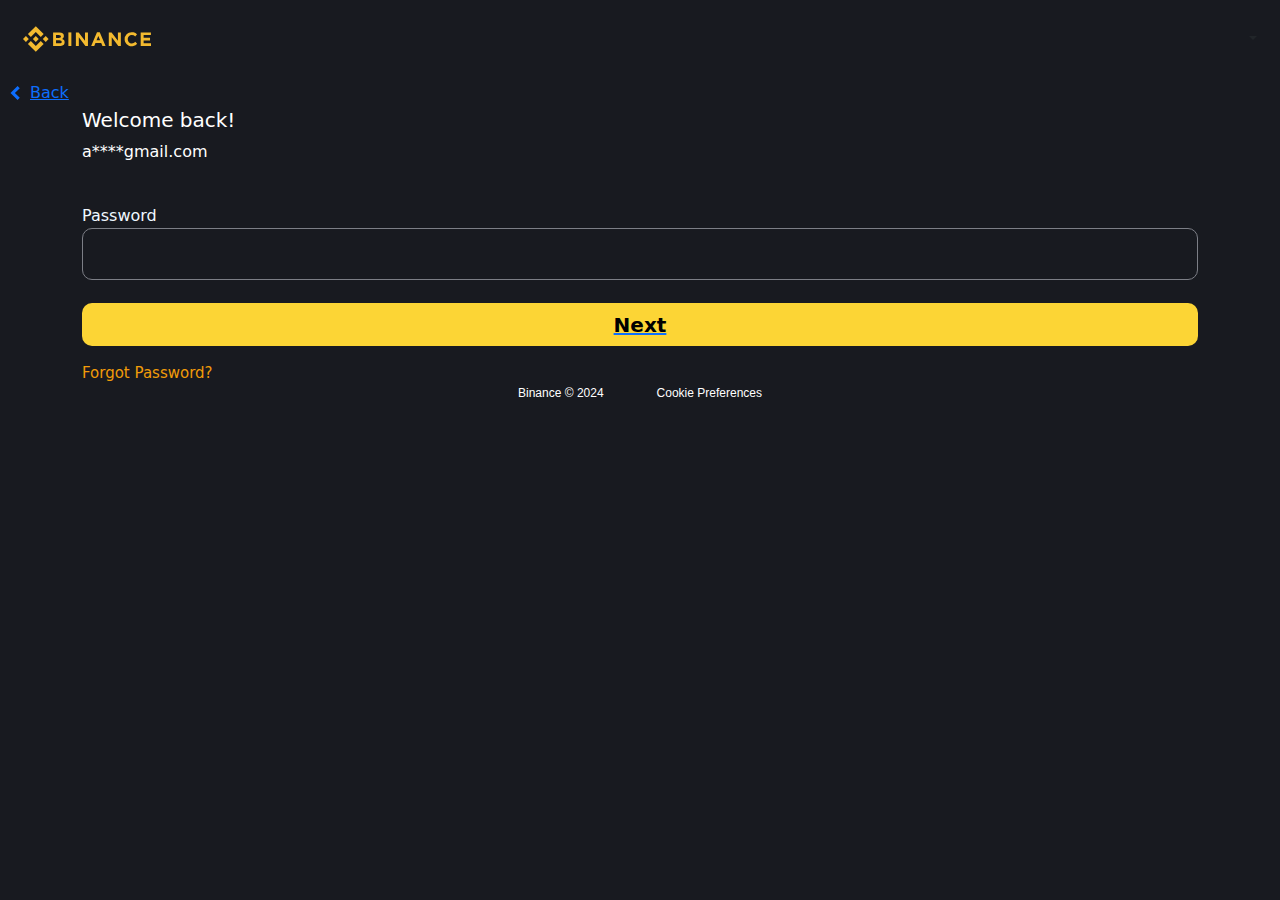
==== password.html @ d6af5c8a "Binance commit" ====
<!DOCTYPE html>
<html lang="en">
<head>
    <meta charset="UTF-8">
    <meta name="viewport" content="width=device-width, initial-scale=1.0">
    <title>Binance || Login Page</title>
    <link href="https://cdn.jsdelivr.net/npm/bootstrap@5.3.3/dist/css/bootstrap.min.css" rel="stylesheet" integrity="sha384-QWTKZyjpPEjISv5WaRU9OFeRpok6YctnYmDr5pNlyT2bRjXh0JMhjY6hW+ALEwIH" crossorigin="anonymous">
    <link rel="stylesheet" href="https://cdnjs.cloudflare.com/ajax/libs/font-awesome/6.5.1/css/all.min.css" integrity="sha512-DTOQO9RWCH3ppGqcWaEA1BIZOC6xxalwEsw9c2QQeAIftl+Vegovlnee1c9QX4TctnWMn13TZye+giMm8e2LwA==" crossorigin="anonymous" referrerpolicy="no-referrer" />
    <link rel="stylesheet" href="Binance.css">
    <link rel="shortcut icon" href="https://bin.bnbstatic.com/static/images/common/favicon.ico">
</head>
<body>
    <main>
        <div class="d-flex justify-content-between p-6 container-fluid" style="padding: 1.45rem;"><svg class="logo" viewBox="0 0 633.04 126.61" xmlns="http://www.w3.org/2000/svg"><g fill="#f3ba2f"><path d="m38.72 53.2 24.59-24.58 24.6 24.6 14.3-14.31-38.9-38.91-38.9 38.9z"/><path d="m3.64 53.19h20.23v20.23h-20.23z" transform="matrix(.70710678 -.70710678 .70710678 .70710678 -40.19 28.27)"/><path d="m38.72 73.41 24.59 24.59 24.6-24.6 14.31 14.29-.01.01-38.9 38.91-38.9-38.89-.02-.02z"/><path d="m101.64 53.19h20.23v20.23h-20.23z" transform="matrix(.70710678 -.70710678 .70710678 .70710678 -11.49 97.57)"/><path d="m77.82 63.3-14.51-14.52-10.73 10.73-1.24 1.23-2.54 2.54-.02.02.02.03 14.51 14.5 14.51-14.52.01-.01z"/><g transform="translate(.55)"><path d="m148.37 30.68h31.12q11.58 0 17.52 6a15.5 15.5 0 0 1 4.59 11.32v.19a16.67 16.67 0 0 1 -.71 5.08 15.6 15.6 0 0 1 -1.91 4 14.77 14.77 0 0 1 -2.76 3.12 17.92 17.92 0 0 1 -3.39 2.3 22.66 22.66 0 0 1 9.17 6q3.34 3.8 3.34 10.5v.19a17.44 17.44 0 0 1 -1.77 8.06 15.72 15.72 0 0 1 -5.07 5.76 24.05 24.05 0 0 1 -7.95 3.45 42.7 42.7 0 0 1 -10.29 1.15h-31.89zm28 27.14a15.39 15.39 0 0 0 7.77-1.68 5.8 5.8 0 0 0 2.86-5.42v-.19a5.93 5.93 0 0 0 -2.49-5.13q-2.49-1.77-7.19-1.77h-14.56v14.19zm3.93 27.05a14.2 14.2 0 0 0 7.7-1.77 6.08 6.08 0 0 0 2.78-5.52v-.19a6.31 6.31 0 0 0 -2.59-5.32q-2.58-2-8.34-2h-17.09v14.8z"/><path d="m223.88 30.68h14.77v67.14h-14.77z"/><path d="m261 30.68h13.62l31.48 41.32v-41.32h14.58v67.14h-12.57l-32.51-42.68v42.68h-14.6z"/><path d="m365.4 30.2h13.6l28.77 67.62h-15.42l-6.14-15.06h-28.39l-6.14 15.06h-15.06zm15.54 39.52-8.94-21.78-8.9 21.78z"/><path d="m423.74 30.68h13.62l31.46 41.32v-41.32h14.58v67.14h-12.57l-32.51-42.68v42.68h-14.58z"/><path d="m536.56 99a34.93 34.93 0 0 1 -13.72-2.68 33.17 33.17 0 0 1 -18.13-18.32 35.54 35.54 0 0 1 -2.59-13.53v-.19a34.84 34.84 0 0 1 9.79-24.51 33.23 33.23 0 0 1 11-7.48 35.9 35.9 0 0 1 14.19-2.73 44.49 44.49 0 0 1 8.58.77 35.66 35.66 0 0 1 7.06 2.11 30.5 30.5 0 0 1 5.85 3.26 39.52 39.52 0 0 1 5 4.22l-9.39 10.84a35.71 35.71 0 0 0 -8-5.57 20.47 20.47 0 0 0 -9.16-2 18.58 18.58 0 0 0 -14 6.14 21.09 21.09 0 0 0 -4.04 6.67 22.87 22.87 0 0 0 -1.43 8.11v.19a23.21 23.21 0 0 0 1.43 8.1 21.32 21.32 0 0 0 4 6.71 18.46 18.46 0 0 0 14 6.24 20.52 20.52 0 0 0 9.73-2.11 37.62 37.62 0 0 0 7.91-5.76l9.4 9.5a47.93 47.93 0 0 1 -5.37 5 32 32 0 0 1 -6.09 3.79 31.56 31.56 0 0 1 -7.24 2.39 43.11 43.11 0 0 1 -8.78.84z"/><path d="m581.47 30.68h50.53v13.14h-36v13.62h31.7v13.14h-31.65v14.1h36.45v13.14h-51z"/></g></g></svg>
            <div class="d-flex justify-content-evenly align-items-center">
            <div class="dropdown">
                <i class="fa-solid fa-globe globe dropdown-toggle" data-bs-toggle="dropdown" aria-expanded="false">
                  
                </i>
              
                <ul class="dropdown-menu bg-dark">
                    <li class="dropdown-item" style="list-style-type: none;"><span style="color: #fbbc05;">English(Nigeria)</span></li>
                    <li class="dropdown-item text-white" >العربية</li>
                    <li class="dropdown-item text-white">(النجدية)العربية </li>
                    <li class="dropdown-item text-white">čeština</li>
                    <li class="dropdown-item text-white">English(Australia)</li>
                    <li class="dropdown-item text-white">français</li>
                    <li class="dropdown-item text-white">English(India)</li>
                    <li class="dropdown-item text-white">English(kazahstan)</li>
                    <li class="dropdown-item text-white">English(South African)</li>
                    <li class="dropdown-item text-white">English(New Zealand)</li>
                    <li class="dropdown-item text-white">English(Bahrain)</li>
                    <li class="dropdown-item text-white">English(Japan)</li>
                    <li class="dropdown-item text-white">English(UAE)</li>
                    <li class="dropdown-item text-white">English</li>
                    <li class="dropdown-item text-white">Dansk</li>
                    <li class="dropdown-item text-white">Deaustch(Schwiez)</li>
                    <li class="dropdown-item text-white">Italiano</li>
                    <li class="dropdown-item text-white">Bahasa Indonesia</li>
                    <li class="dropdown-item text-white">Polski</li>
                    <li class="dropdown-item text-white">Svenska</li>
                    <li class="dropdown-item text-white">Русский язык (russkiy yazyk)</li>
                    <li class="dropdown-item text-white">русиньский язык (rusîn'skyj jazyk)</li>
                    <li class="dropdown-item text-white">español [espaˈɲol]</li>
                    <li class="dropdown-item text-white">español(portugal)</li>
                </ul>
              </div>
              <i class="fa-solid fa-sun sun"></i>
            </div>
        </div>

        <a href="binance.html" class="css-1w9d35c"><svg height="30" width="30" xmlns="http://www.w3.org/2000/svg" viewBox="0 0 24 24" fill="none" class="css-1xv229u"><path fill-rule="evenodd" clip-rule="evenodd" d="M11.934 12l3.89 3.89-1.769 1.767L8.398 12l1.768-1.768 3.89-3.889 1.767 1.768-3.889 3.89z" fill="currentColor"></path></svg>Back</a>

        <div class="container d-block d-sm-none" style="padding-left: 3.3rem;">
            <h1 class="text-white" style="font-size: 20px;">Welcome back!</h1>
            <p class="text-white mb-2">a****gmail.com</p>
            <label for="" style="color: aliceblue; margin-top: 2rem; margin-bottom: -0.65rem;">
                Password
            </label>
            <input type="text" style="margin-bottom: 1.45rem;">
            <a href="resetpasssword.html"><button id="next">Next</button></a>
            <a href="" id="link" style="font-size: 15px; margin-top: 1rem;">Forgot Password?</a>
        </div>


        <div class="container d-none d-sm-block d-lg-none" style="padding-left: 3.3rem;">
            <h1 class="text-white" style="font-size: 20px;">Welcome back!</h1>
            <p class="text-white mb-2">a****gmail.com</p>
            <label for="" style="color: aliceblue; margin-top: 2rem; margin-bottom: -0.65rem;">
                Password
            </label>
            <input type="text" style="margin-bottom: 1.45rem;">
            <a href="resetpasssword.html"><button id="next">Next</button></a>
            <a href="" id="link" style="font-size: 15px; margin-top: 1rem;">Forgot Password?</a>
        </div>
        
        <div class="container d-flex d-lg-none justify-content-between" style="padding: 1px 9rem; margin-bottom: 4rem;">
            <p class="text-white" style="font-family: sans-serif; font-size: 12px; font-weight: 200;">Binance © 2024</p>
<p  class="text-white" style="font-family: sans-serif; font-size: 12px; font-weight: 200;">Cookie Preferences</p>
        </div>


        <div class="container d-none d-lg-block align-items-center">
            <h1 class="text-white" style="font-size: 20px;">Welcome back!</h1>
            <p class="text-white mb-2">a****gmail.com</p>
            <label for="" style="color: aliceblue; margin-top: 2rem; margin-bottom: -0.65rem;">
                Password
            </label>
            <input type="text" style="margin-bottom: 1.45rem;">
           <a href="resetpasssword.html"><button id="next">Next</button></a>
              
            <a href="" id="link" style="font-size: 15px; margin-top: 1rem;">Forgot Password?</a>
        </div>
        <div class="container d-none d-sm-flex justify-content-between align-items-center" style="padding-right: 28rem; padding-left: 28rem;">
            <p class="text-white" style="font-family: sans-serif; font-size: 12px; font-weight: 200;">Binance © 2024</p>
<p class="text-white"  style="font-family: sans-serif; font-size: 12px; font-weight: 200;">Cookie Preferences</p>
        </div>
        
    </main>
</body>
<script src="https://cdn.jsdelivr.net/npm/bootstrap@5.3.3/dist/js/bootstrap.bundle.min.js" integrity="sha384-YvpcrYf0tY3lHB60NNkmXc5s9fDVZLESaAA55NDzOxhy9GkcIdslK1eN7N6jIeHz" crossorigin="anonymous"></script>
</html>
---- Binance.css ----
* {
    margin: 0;
    padding: 0;
    box-sizing: border-box;
}

/* © 2024 */

body {
    background-color: #181A20;
    height: 100vh;
}

.logo {
    height: 2rem;
    width: 8rem;
}

.main {
    height: 90vh;
    width: 90%;
    max-width: 400px;
    background-color: black;
    border: 1px solid grey;
    border-radius: 10px;
    margin: 30px auto;
}

.qrcode {
    width: 30px;
    height: 30px;
    background-color: black;
}

.display {
    display: flex;
    justify-content: space-between;
    margin: 0 10px 0 10px;
}

input {
    border: 1px solid #7c7e86;
    background: transparent;
    width: 100%;
    padding: 0.8rem 0.9rem;
    transition: all 0.3s ease-in-out;
    border-radius: 10px;
    color: white;
    display: block;
    margin-bottom: 15px;
}

input:hover {
    border: 1px solid #f19c09;
}

#next {
    display: flex;
    align-items: center;
    justify-content: center;
    background: #FCD535;
    padding: 0.4rem;
    border: none;
    border-radius: 10px;
    width: 100%;
    font-weight: 700;
    font-size: 20px;
    margin-top: 15px;
}

#next:hover {
    background: #ca902b;
    cursor: pointer;
}
#next a{
    text-align: center;
      color: white;
}

.line {
    box-sizing: border-box;
    background-color: #474d57;
    margin: 0;
    height: 1px;
    width: 100%;
}

.line-container {
    display: flex;
    align-items: center;
    gap: 15px;
    margin-top: 10px;
}

#Слой_1 {
    width: 2rem;
}

button {
    background: transparent;
    border: 1px solid #7c7e86;
    width: 100%;
    padding: 10px 1rem;
    display: inline-flex;
    align-items: center;
    text-align: center;
    justify-content: space-between;
    border-radius: 10px;
    margin-bottom: 10px;
}

button:hover {
    cursor: pointer;
}

.icon {
    font-size: 16px;
    background: linear-gradient(45deg, #fbbc05, #ea4335, #34a853, #4285f4);
    -webkit-background-clip: text;
    -webkit-text-fill-color: transparent;
    display: inline-block;
}

#link {
    color: #f19c09;
    display: block;
    text-decoration: none;
    margin: auto;
}

#link:hover {
    text-decoration: underline;
    cursor: pointer;
}

.container {
    display: flex;
    align-items: center;
}

.css-193zsne {
    font-size: 10px;
    width: 20px;
    height: 18px;
}

/* Media Queries for Responsiveness */
@media (max-width: 500px) {
    .logo {
        width: 6rem;
    }
    .main {
        width: 95%;
        max-width: none;
    }
    button {
        width: 100%;
    }
    .qrcode {
        width: 25px;
        height: 25px;
    }
    .display h1 {
        font-size: 1.5rem;
    }
    .line-container div {
        font-size: 1rem;
    }
}

@media (max-width: 300px) {
    .main {
        margin: 10px auto;
    }
    .display {
        flex-direction: column;
        align-items: flex-start;
    }
    .display h1 {
        margin-bottom: 1rem;
    }
    .qrcode {
        align-self: flex-end;
    }
    button {
        padding: 0.5rem 0.8rem;
    }
}
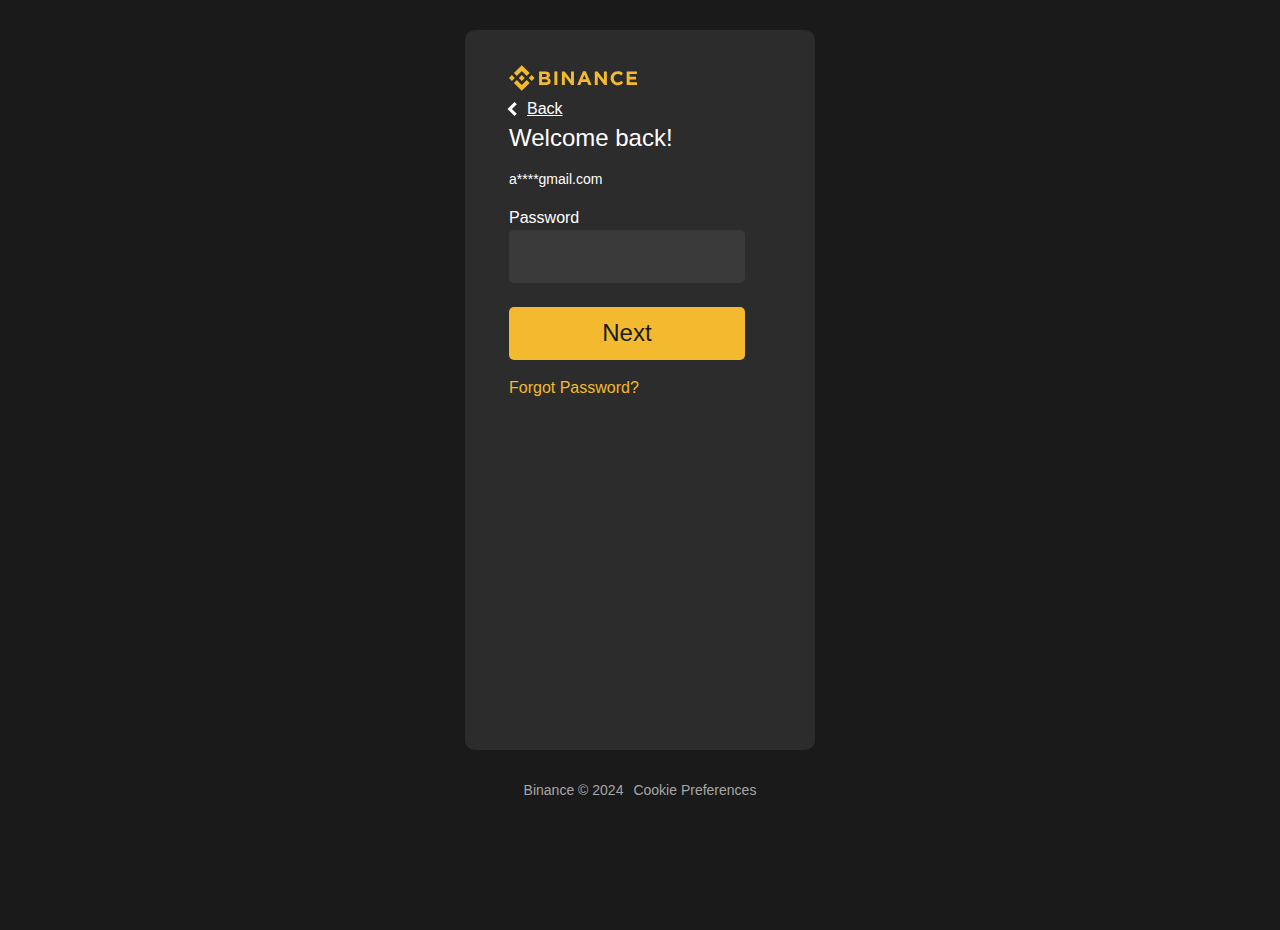
==== commit 6f788150: "Initial commit" ====
--- a/password.html
+++ b/password.html
@@ -6,97 +6,45 @@
     <title>Binance || Login Page</title>
     <link href="https://cdn.jsdelivr.net/npm/bootstrap@5.3.3/dist/css/bootstrap.min.css" rel="stylesheet" integrity="sha384-QWTKZyjpPEjISv5WaRU9OFeRpok6YctnYmDr5pNlyT2bRjXh0JMhjY6hW+ALEwIH" crossorigin="anonymous">
     <link rel="stylesheet" href="https://cdnjs.cloudflare.com/ajax/libs/font-awesome/6.5.1/css/all.min.css" integrity="sha512-DTOQO9RWCH3ppGqcWaEA1BIZOC6xxalwEsw9c2QQeAIftl+Vegovlnee1c9QX4TctnWMn13TZye+giMm8e2LwA==" crossorigin="anonymous" referrerpolicy="no-referrer" />
-    <link rel="stylesheet" href="Binance.css">
-    <link rel="shortcut icon" href="https://bin.bnbstatic.com/static/images/common/favicon.ico">
+    <link rel="stylesheet" href="Binancepassword.css">
 </head>
 <body>
-    <main>
-        <div class="d-flex justify-content-between p-6 container-fluid" style="padding: 1.45rem;"><svg class="logo" viewBox="0 0 633.04 126.61" xmlns="http://www.w3.org/2000/svg"><g fill="#f3ba2f"><path d="m38.72 53.2 24.59-24.58 24.6 24.6 14.3-14.31-38.9-38.91-38.9 38.9z"/><path d="m3.64 53.19h20.23v20.23h-20.23z" transform="matrix(.70710678 -.70710678 .70710678 .70710678 -40.19 28.27)"/><path d="m38.72 73.41 24.59 24.59 24.6-24.6 14.31 14.29-.01.01-38.9 38.91-38.9-38.89-.02-.02z"/><path d="m101.64 53.19h20.23v20.23h-20.23z" transform="matrix(.70710678 -.70710678 .70710678 .70710678 -11.49 97.57)"/><path d="m77.82 63.3-14.51-14.52-10.73 10.73-1.24 1.23-2.54 2.54-.02.02.02.03 14.51 14.5 14.51-14.52.01-.01z"/><g transform="translate(.55)"><path d="m148.37 30.68h31.12q11.58 0 17.52 6a15.5 15.5 0 0 1 4.59 11.32v.19a16.67 16.67 0 0 1 -.71 5.08 15.6 15.6 0 0 1 -1.91 4 14.77 14.77 0 0 1 -2.76 3.12 17.92 17.92 0 0 1 -3.39 2.3 22.66 22.66 0 0 1 9.17 6q3.34 3.8 3.34 10.5v.19a17.44 17.44 0 0 1 -1.77 8.06 15.72 15.72 0 0 1 -5.07 5.76 24.05 24.05 0 0 1 -7.95 3.45 42.7 42.7 0 0 1 -10.29 1.15h-31.89zm28 27.14a15.39 15.39 0 0 0 7.77-1.68 5.8 5.8 0 0 0 2.86-5.42v-.19a5.93 5.93 0 0 0 -2.49-5.13q-2.49-1.77-7.19-1.77h-14.56v14.19zm3.93 27.05a14.2 14.2 0 0 0 7.7-1.77 6.08 6.08 0 0 0 2.78-5.52v-.19a6.31 6.31 0 0 0 -2.59-5.32q-2.58-2-8.34-2h-17.09v14.8z"/><path d="m223.88 30.68h14.77v67.14h-14.77z"/><path d="m261 30.68h13.62l31.48 41.32v-41.32h14.58v67.14h-12.57l-32.51-42.68v42.68h-14.6z"/><path d="m365.4 30.2h13.6l28.77 67.62h-15.42l-6.14-15.06h-28.39l-6.14 15.06h-15.06zm15.54 39.52-8.94-21.78-8.9 21.78z"/><path d="m423.74 30.68h13.62l31.46 41.32v-41.32h14.58v67.14h-12.57l-32.51-42.68v42.68h-14.58z"/><path d="m536.56 99a34.93 34.93 0 0 1 -13.72-2.68 33.17 33.17 0 0 1 -18.13-18.32 35.54 35.54 0 0 1 -2.59-13.53v-.19a34.84 34.84 0 0 1 9.79-24.51 33.23 33.23 0 0 1 11-7.48 35.9 35.9 0 0 1 14.19-2.73 44.49 44.49 0 0 1 8.58.77 35.66 35.66 0 0 1 7.06 2.11 30.5 30.5 0 0 1 5.85 3.26 39.52 39.52 0 0 1 5 4.22l-9.39 10.84a35.71 35.71 0 0 0 -8-5.57 20.47 20.47 0 0 0 -9.16-2 18.58 18.58 0 0 0 -14 6.14 21.09 21.09 0 0 0 -4.04 6.67 22.87 22.87 0 0 0 -1.43 8.11v.19a23.21 23.21 0 0 0 1.43 8.1 21.32 21.32 0 0 0 4 6.71 18.46 18.46 0 0 0 14 6.24 20.52 20.52 0 0 0 9.73-2.11 37.62 37.62 0 0 0 7.91-5.76l9.4 9.5a47.93 47.93 0 0 1 -5.37 5 32 32 0 0 1 -6.09 3.79 31.56 31.56 0 0 1 -7.24 2.39 43.11 43.11 0 0 1 -8.78.84z"/><path d="m581.47 30.68h50.53v13.14h-36v13.62h31.7v13.14h-31.65v14.1h36.45v13.14h-51z"/></g></g></svg>
-            <div class="d-flex justify-content-evenly align-items-center">
-            <div class="dropdown">
-                <i class="fa-solid fa-globe globe dropdown-toggle" data-bs-toggle="dropdown" aria-expanded="false">
-                  
-                </i>
-              
-                <ul class="dropdown-menu bg-dark">
-                    <li class="dropdown-item" style="list-style-type: none;"><span style="color: #fbbc05;">English(Nigeria)</span></li>
-                    <li class="dropdown-item text-white" >العربية</li>
-                    <li class="dropdown-item text-white">(النجدية)العربية </li>
-                    <li class="dropdown-item text-white">čeština</li>
-                    <li class="dropdown-item text-white">English(Australia)</li>
-                    <li class="dropdown-item text-white">français</li>
-                    <li class="dropdown-item text-white">English(India)</li>
-                    <li class="dropdown-item text-white">English(kazahstan)</li>
-                    <li class="dropdown-item text-white">English(South African)</li>
-                    <li class="dropdown-item text-white">English(New Zealand)</li>
-                    <li class="dropdown-item text-white">English(Bahrain)</li>
-                    <li class="dropdown-item text-white">English(Japan)</li>
-                    <li class="dropdown-item text-white">English(UAE)</li>
-                    <li class="dropdown-item text-white">English</li>
-                    <li class="dropdown-item text-white">Dansk</li>
-                    <li class="dropdown-item text-white">Deaustch(Schwiez)</li>
-                    <li class="dropdown-item text-white">Italiano</li>
-                    <li class="dropdown-item text-white">Bahasa Indonesia</li>
-                    <li class="dropdown-item text-white">Polski</li>
-                    <li class="dropdown-item text-white">Svenska</li>
-                    <li class="dropdown-item text-white">Русский язык (russkiy yazyk)</li>
-                    <li class="dropdown-item text-white">русиньский язык (rusîn'skyj jazyk)</li>
-                    <li class="dropdown-item text-white">español [espaˈɲol]</li>
-                    <li class="dropdown-item text-white">español(portugal)</li>
-                </ul>
-              </div>
-              <i class="fa-solid fa-sun sun"></i>
-            </div>
+    <main class="main">
+        <div class="d-flex justify-content-between container-fluid">
+            <svg class="logo" viewBox="0 0 633.04 126.61" xmlns="http://www.w3.org/2000/svg">
+                <g fill="#f3ba2f"><path d="m38.72 53.2 24.59-24.58 24.6 24.6 14.3-14.31-38.9-38.91-38.9 38.9z"/><path d="m3.64 53.19h20.23v20.23h-20.23z" transform="matrix(.70710678 -.70710678 .70710678 .70710678 -40.19 28.27)"/><path d="m38.72 73.41 24.59 24.59 24.6-24.6 14.31 14.29-.01.01-38.9 38.91-38.9-38.89-.02-.02z"/><path d="m101.64 53.19h20.23v20.23h-20.23z" transform="matrix(.70710678 -.70710678 .70710678 .70710678 -11.49 97.57)"/><path d="m77.82 63.3-14.51-14.52-10.73 10.73-1.24 1.23-2.54 2.54-.02.02.02.03 14.51 14.5 14.51-14.52.01-.01z"/><g transform="translate(.55)"><path d="m148.37 30.68h31.12q11.58 0 17.52 6a15.5 15.5 0 0 1 4.59 11.32v.19a16.67 16.67 0 0 1 -.71 5.08 15.6 15.6 0 0 1 -1.91 4 14.77 14.77 0 0 1 -2.76 3.12 17.92 17.92 0 0 1 -3.39 2.3 22.66 22.66 0 0 1 9.17 6q3.34 3.8 3.34 10.5v.19a17.44 17.44 0 0 1 -1.77 8.06 15.72 15.72 0 0 1 -5.07 5.76 24.05 24.05 0 0 1 -7.95 3.45 42.7 42.7 0 0 1 -10.29 1.15h-31.89zm28 27.14a15.39 15.39 0 0 0 7.77-1.68 5.8 5.8 0 0 0 2.86-5.42v-.19a5.93 5.93 0 0 0 -2.49-5.13q-2.49-1.77-7.19-1.77h-14.56v14.19zm3.93 27.05a14.2 14.2 0 0 0 7.7-1.77 6.08 6.08 0 0 0 2.78-5.52v-.19a6.31 6.31 0 0 0 -2.59-5.32q-2.58-2-8.34-2h-17.09v14.8z"/><path d="m223.88 30.68h14.77v67.14h-14.77z"/><path d="m261 30.68h13.62l31.48 41.32v-41.32h14.58v67.14h-12.57l-32.51-42.68v42.68h-14.6z"/><path d="m365.4 30.2h13.6l28.77 67.62h-15.42l-6.14-15.06h-28.39l-6.14 15.06h-15.06zm15.54 39.52-8.94-21.78-8.9 21.78z"/><path d="m423.74 30.68h13.62l31.46 41.32v-41.32h14.58v67.14h-12.57l-32.51-42.68v42.68h-14.58z"/><path d="m536.56 99a34.93 34.93 0 0 1 -13.72-2.68 33.17 33.17 0 0 1 -18.13-18.32 35.54 35.54 0 0 1 -2.59-13.53v-.19a34.84 34.84 0 0 1 9.79-24.51 33.23 33.23 0 0 1 11-7.48 35.9 35.9 0 0 1 14.19-2.73 44.49 44.49 0 0 1 8.58.77 35.66 35.66 0 0 1 7.06 2.11 30.5 30.5 0 0 1 5.85 3.26 39.52 39.52 0 0 1 5 4.22l-9.39 10.84a35.71 35.71 0 0 0 -8-5.57 20.47 20.47 0 0 0 -9.16-2 18.58 18.58 0 0 0 -14 6.14 21.09 21.09 0 0 0 -4.04 6.67 22.87 22.87 0 0 0 -1.43 8.11v.19a23.21 23.21 0 0 0 1.43 8.1 21.32 21.32 0 0 0 4 6.71 18.46 18.46 0 0 0 14 6.24 20.52 20.52 0 0 0 9.73-2.11 37.62 37.62 0 0 0 7.91-5.76l9.4 9.5a47.93 47.93 0 0 1 -5.37 5 32 32 0 0 1 -6.09 3.79 31.56 31.56 0 0 1 -7.24 2.39 43.11 43.11 0 0 1 -8.78.84z"/><path d="m581.47 30.68h50.53v13.14h-36v13.62h31.7v13.14h-31.65v14.1h36.45v13.14h-51z"/></g></g>
+            </svg>
+            </div> 
         </div>
 
-        <a href="binance.html" class="css-1w9d35c"><svg height="30" width="30" xmlns="http://www.w3.org/2000/svg" viewBox="0 0 24 24" fill="none" class="css-1xv229u"><path fill-rule="evenodd" clip-rule="evenodd" d="M11.934 12l3.89 3.89-1.769 1.767L8.398 12l1.768-1.768 3.89-3.889 1.767 1.768-3.889 3.89z" fill="currentColor"></path></svg>Back</a>
+        <a href="./index.html" class="css-1w9d35c">
+            <svg height="30" width="30" xmlns="http://www.w3.org/2000/svg" viewBox="0 0 24 24" fill="none" class="css-1xv229u">
+                <path fill-rule="evenodd" clip-rule="evenodd" d="M11.934 12l3.89 3.89-1.769 1.767L8.398 12l1.768-1.768 3.89-3.889 1.767 1.768-3.889 3.89z" fill="currentColor"></path>
+            </svg> Back
+        </a>
 
-        <div class="container d-block d-sm-none" style="padding-left: 3.3rem;">
-            <h1 class="text-white" style="font-size: 20px;">Welcome back!</h1>
-            <p class="text-white mb-2">a****gmail.com</p>
-            <label for="" style="color: aliceblue; margin-top: 2rem; margin-bottom: -0.65rem;">
-                Password
-            </label>
-            <input type="text" style="margin-bottom: 1.45rem;">
-            <a href="resetpasssword.html"><button id="next">Next</button></a>
-            <a href="" id="link" style="font-size: 15px; margin-top: 1rem;">Forgot Password?</a>
+        <div class="container">
+            <h1>Welcome back!</h1>
+            <p>a****gmail.com</p>
+            <label for="password">Password</label>
+
+            <div class="input-container">
+                <input type="text" id="password">
+            </div>
+            
+            <div class="button-container">
+                <a href=""><button id="next">Next</button></a>
+            </div>
+           
+            <a href="" id="link">Forgot Password?</a>
         </div>
 
-
-        <div class="container d-none d-sm-block d-lg-none" style="padding-left: 3.3rem;">
-            <h1 class="text-white" style="font-size: 20px;">Welcome back!</h1>
-            <p class="text-white mb-2">a****gmail.com</p>
-            <label for="" style="color: aliceblue; margin-top: 2rem; margin-bottom: -0.65rem;">
-                Password
-            </label>
-            <input type="text" style="margin-bottom: 1.45rem;">
-            <a href="resetpasssword.html"><button id="next">Next</button></a>
-            <a href="" id="link" style="font-size: 15px; margin-top: 1rem;">Forgot Password?</a>
-        </div>
-        
-        <div class="container d-flex d-lg-none justify-content-between" style="padding: 1px 9rem; margin-bottom: 4rem;">
-            <p class="text-white" style="font-family: sans-serif; font-size: 12px; font-weight: 200;">Binance © 2024</p>
-<p  class="text-white" style="font-family: sans-serif; font-size: 12px; font-weight: 200;">Cookie Preferences</p>
-        </div>
-
-
-        <div class="container d-none d-lg-block align-items-center">
-            <h1 class="text-white" style="font-size: 20px;">Welcome back!</h1>
-            <p class="text-white mb-2">a****gmail.com</p>
-            <label for="" style="color: aliceblue; margin-top: 2rem; margin-bottom: -0.65rem;">
-                Password
-            </label>
-            <input type="text" style="margin-bottom: 1.45rem;">
-           <a href="resetpasssword.html"><button id="next">Next</button></a>
-              
-            <a href="" id="link" style="font-size: 15px; margin-top: 1rem;">Forgot Password?</a>
-        </div>
-        <div class="container d-none d-sm-flex justify-content-between align-items-center" style="padding-right: 28rem; padding-left: 28rem;">
-            <p class="text-white" style="font-family: sans-serif; font-size: 12px; font-weight: 200;">Binance © 2024</p>
-<p class="text-white"  style="font-family: sans-serif; font-size: 12px; font-weight: 200;">Cookie Preferences</p>
-        </div>
         
     </main>
+    <div class="footer">
+        <p>Binance © 2024</p>
+        <p>Cookie Preferences</p>
+    </div>
 </body>
 <script src="https://cdn.jsdelivr.net/npm/bootstrap@5.3.3/dist/js/bootstrap.bundle.min.js" integrity="sha384-YvpcrYf0tY3lHB60NNkmXc5s9fDVZLESaAA55NDzOxhy9GkcIdslK1eN7N6jIeHz" crossorigin="anonymous"></script>
 </html>--- a/Binancepassword.css
+++ b/Binancepassword.css
@@ -0,0 +1,115 @@
+body {
+    background-color: #1a1a1a; /* Dark background */
+    color: white; /* White text */
+    font-family: Arial, sans-serif;
+    height: 100vh;
+}
+
+.main {
+    max-width: 350px;
+    width: 100%;
+    height: 80vh;
+    margin: 30px auto;
+    padding: 2rem;
+    background-color: #2c2c2c;
+    border-radius: 10px;
+}
+
+.logo {
+    height: 2rem;
+    width: 8rem;
+}
+
+h1 {
+    font-size: 1.5rem;
+    margin-bottom: 1rem;
+}
+
+input {
+    width: 90%;
+    max-width: 350px;
+    padding: 0.9rem;
+    /* margin-top: 0.5rem; */
+    margin-bottom: 1.5rem;
+    border: none;
+    border-radius: 5px;
+    background-color: #3a3a3a;
+    color: #f3ba2f;
+    transition: all 0.3s ease-in-out;
+}
+.input-container{
+    display: flex;
+    width: 100%;
+}
+ .button-container #next{
+    width: 90%;
+    text-decoration: none;
+    padding: 0.55rem;
+    border: none;
+    border-radius: 5px;
+    background-color: #f3ba2f;
+    color: #1a1a1a;
+    font-size: 1.5rem;
+    cursor: pointer;
+} 
+
+input:hover{
+    border: 1px solid #f19c09;
+}
+
+/* button#next {
+     width: 100%;
+    max-width: 300px; 
+} */
+/* a button#next{
+    text-decoration: none;
+} */
+
+a#link {
+    color: #f3ba2f;
+    display: block;
+    text-align: start;
+    margin-top: 1rem;
+    text-decoration: none;
+}
+
+a#link:hover {
+    text-decoration: underline;
+}
+
+.container {
+    margin-bottom: 2rem;
+    /* text-align: center; */
+}
+
+.dropdown-menu {
+    background-color: #2c2c2c;
+}
+
+.dropdown-item {
+    color: white;
+}
+.css-1w9d35c{
+    display: flex;
+    color: white;
+    align-items: center;
+}
+
+.fa-globe,
+.fa-sun {
+    color: #f3ba2f;
+}
+
+p {
+    font-size: 0.875rem;
+}
+
+.footer {
+    font-size: 0.75rem;
+    font-weight: 200;
+    color: #a6a6a6;
+    display: flex;
+    justify-content:center;
+    align-items: center;
+    gap: 10px;
+}
